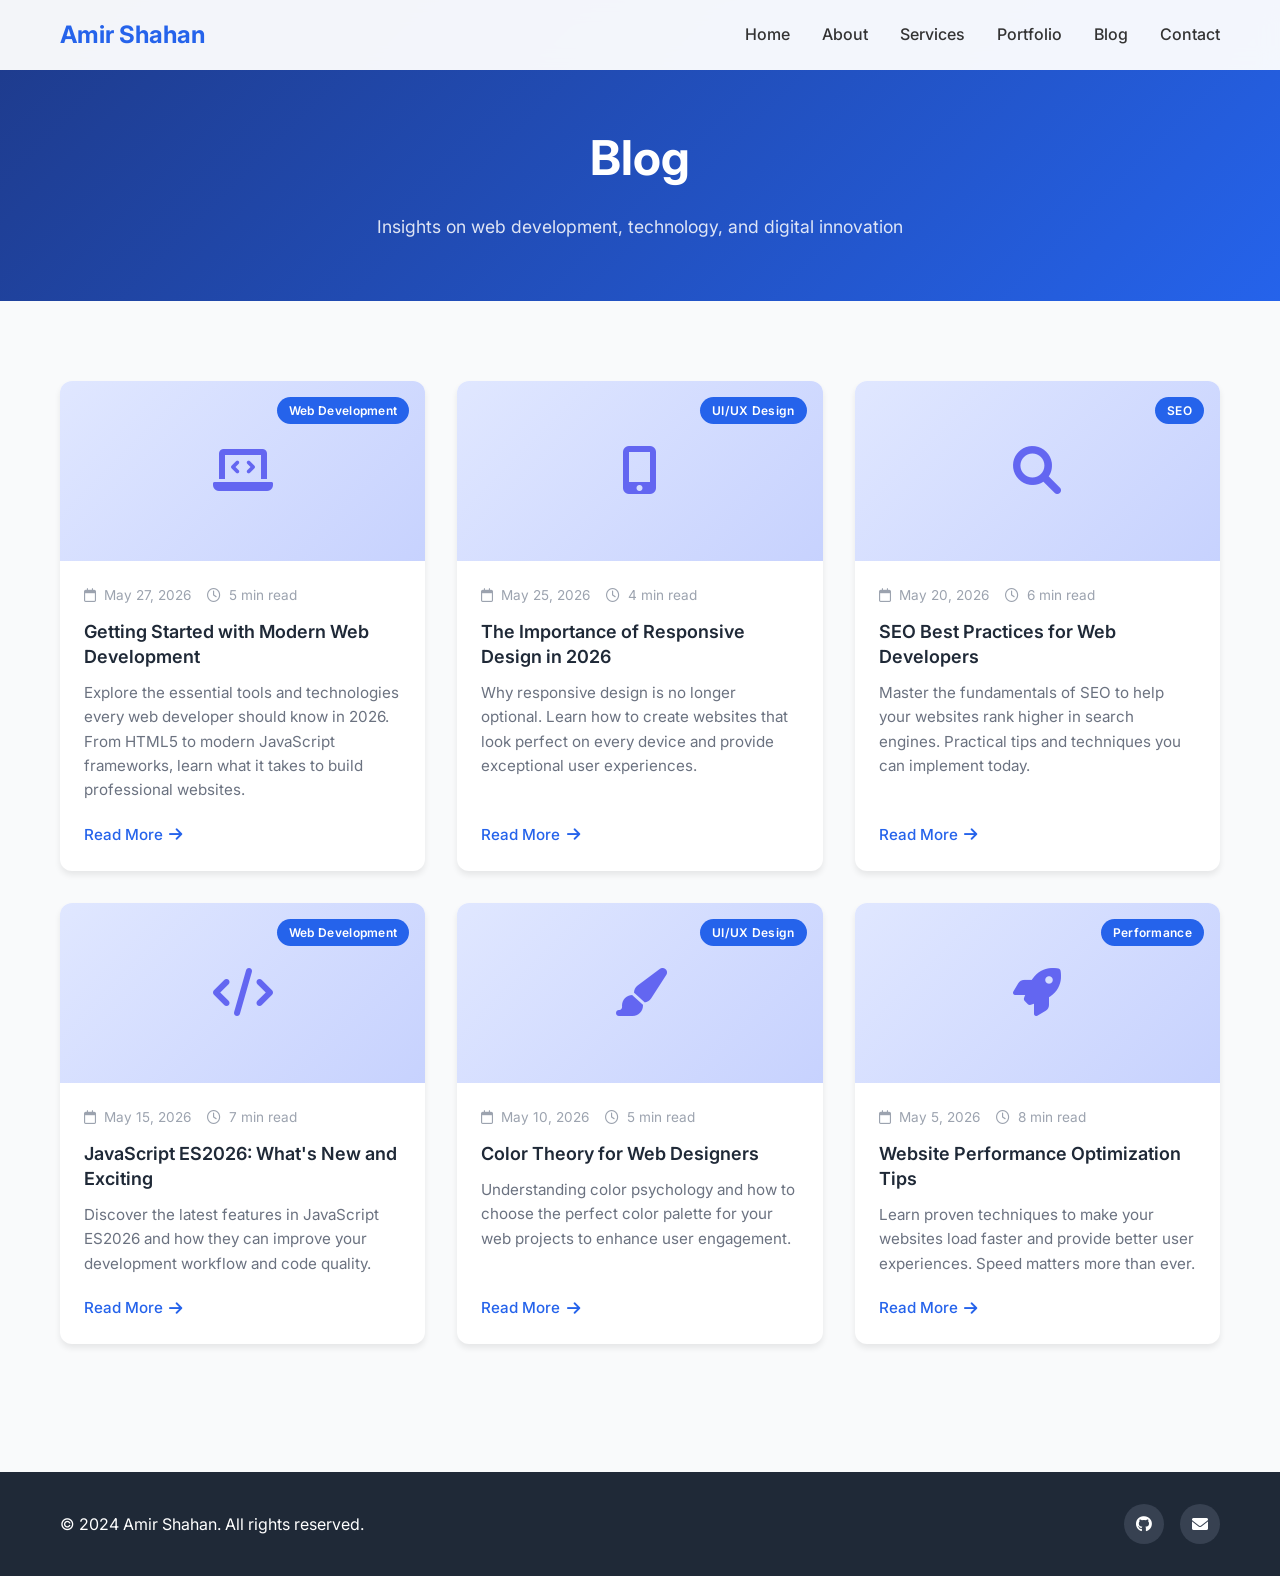
==== blog.html @ 19281f4b "Deploy the website - Session 1 (6a1d751ff295860cf25d887c)" ====
<!DOCTYPE html>
<html lang="en">
<head>
    <meta charset="UTF-8">
    <meta name="viewport" content="width=device-width, initial-scale=1.0">
    <title>Blog - Amir Shahan | Full Stack Web Developer</title>
    <meta name="description" content="Read articles about web development, UI/UX design, SEO, and technology insights by Amir Shahan.">
    <link rel="stylesheet" href="styles.css">
    <link href="https://fonts.googleapis.com/css2?family=Inter:wght@300;400;500;600;700&display=swap" rel="stylesheet">
    <link rel="stylesheet" href="https://cdnjs.cloudflare.com/ajax/libs/font-awesome/6.0.0/css/all.min.css">
</head>
<body>
    <!-- Navigation -->
    <nav class="navbar">
        <div class="nav-container">
            <div class="nav-logo">
                <a href="index.html">Amir Shahan</a>
            </div>
            <ul class="nav-menu">
                <li class="nav-item">
                    <a href="index.html#home" class="nav-link">Home</a>
                </li>
                <li class="nav-item">
                    <a href="index.html#about" class="nav-link">About</a>
                </li>
                <li class="nav-item">
                    <a href="index.html#services" class="nav-link">Services</a>
                </li>
                <li class="nav-item">
                    <a href="index.html#portfolio" class="nav-link">Portfolio</a>
                </li>
                <li class="nav-item">
                    <a href="blog.html" class="nav-link active">Blog</a>
                </li>
                <li class="nav-item">
                    <a href="index.html#contact" class="nav-link">Contact</a>
                </li>
            </ul>
            <div class="nav-toggle" id="mobile-menu">
                <span class="bar"></span>
                <span class="bar"></span>
                <span class="bar"></span>
            </div>
        </div>
    </nav>

    <!-- Blog Header -->
    <section class="blog-header">
        <div class="container">
            <h1 class="blog-header-title">Blog</h1>
            <p class="blog-header-subtitle">Insights on web development, technology, and digital innovation</p>
        </div>
    </section>

    <!-- Blog Posts -->
    <section class="blog-listing">
        <div class="container">
            <div class="blog-grid">
                <!-- Blog Post 1 -->
                <article class="blog-card">
                    <div class="blog-image">
                        <div class="blog-placeholder">
                            <i class="fas fa-laptop-code"></i>
                        </div>
                        <div class="blog-category">Web Development</div>
                    </div>
                    <div class="blog-content">
                        <div class="blog-meta">
                            <span class="blog-date"><i class="far fa-calendar"></i> May 27, 2026</span>
                            <span class="blog-read-time"><i class="far fa-clock"></i> 5 min read</span>
                        </div>
                        <h3 class="blog-title">Getting Started with Modern Web Development</h3>
                        <p class="blog-excerpt">
                            Explore the essential tools and technologies every web developer should know in 2026. 
                            From HTML5 to modern JavaScript frameworks, learn what it takes to build professional websites.
                        </p>
                        <a href="blog/getting-started-web-development.html" class="blog-read-more">
                            Read More <i class="fas fa-arrow-right"></i>
                        </a>
                    </div>
                </article>

                <!-- Blog Post 2 -->
                <article class="blog-card">
                    <div class="blog-image">
                        <div class="blog-placeholder">
                            <i class="fas fa-mobile-alt"></i>
                        </div>
                        <div class="blog-category">UI/UX Design</div>
                    </div>
                    <div class="blog-content">
                        <div class="blog-meta">
                            <span class="blog-date"><i class="far fa-calendar"></i> May 25, 2026</span>
                            <span class="blog-read-time"><i class="far fa-clock"></i> 4 min read</span>
                        </div>
                        <h3 class="blog-title">The Importance of Responsive Design in 2026</h3>
                        <p class="blog-excerpt">
                            Why responsive design is no longer optional. Learn how to create websites that look 
                            perfect on every device and provide exceptional user experiences.
                        </p>
                        <a href="blog/responsive-design-importance.html" class="blog-read-more">
                            Read More <i class="fas fa-arrow-right"></i>
                        </a>
                    </div>
                </article>

                <!-- Blog Post 3 -->
                <article class="blog-card">
                    <div class="blog-image">
                        <div class="blog-placeholder">
                            <i class="fas fa-search"></i>
                        </div>
                        <div class="blog-category">SEO</div>
                    </div>
                    <div class="blog-content">
                        <div class="blog-meta">
                            <span class="blog-date"><i class="far fa-calendar"></i> May 20, 2026</span>
                            <span class="blog-read-time"><i class="far fa-clock"></i> 6 min read</span>
                        </div>
                        <h3 class="blog-title">SEO Best Practices for Web Developers</h3>
                        <p class="blog-excerpt">
                            Master the fundamentals of SEO to help your websites rank higher in search engines. 
                            Practical tips and techniques you can implement today.
                        </p>
                        <a href="blog/seo-best-practices.html" class="blog-read-more">
                            Read More <i class="fas fa-arrow-right"></i>
                        </a>
                    </div>
                </article>

                <!-- Blog Post 4 -->
                <article class="blog-card">
                    <div class="blog-image">
                        <div class="blog-placeholder">
                            <i class="fas fa-code"></i>
                        </div>
                        <div class="blog-category">Web Development</div>
                    </div>
                    <div class="blog-content">
                        <div class="blog-meta">
                            <span class="blog-date"><i class="far fa-calendar"></i> May 15, 2026</span>
                            <span class="blog-read-time"><i class="far fa-clock"></i> 7 min read</span>
                        </div>
                        <h3 class="blog-title">JavaScript ES2026: What's New and Exciting</h3>
                        <p class="blog-excerpt">
                            Discover the latest features in JavaScript ES2026 and how they can improve your 
                            development workflow and code quality.
                        </p>
                        <a href="blog/javascript-es2026.html" class="blog-read-more">
                            Read More <i class="fas fa-arrow-right"></i>
                        </a>
                    </div>
                </article>

                <!-- Blog Post 5 -->
                <article class="blog-card">
                    <div class="blog-image">
                        <div class="blog-placeholder">
                            <i class="fas fa-paint-brush"></i>
                        </div>
                        <div class="blog-category">UI/UX Design</div>
                    </div>
                    <div class="blog-content">
                        <div class="blog-meta">
                            <span class="blog-date"><i class="far fa-calendar"></i> May 10, 2026</span>
                            <span class="blog-read-time"><i class="far fa-clock"></i> 5 min read</span>
                        </div>
                        <h3 class="blog-title">Color Theory for Web Designers</h3>
                        <p class="blog-excerpt">
                            Understanding color psychology and how to choose the perfect color palette for 
                            your web projects to enhance user engagement.
                        </p>
                        <a href="blog/color-theory-web-design.html" class="blog-read-more">
                            Read More <i class="fas fa-arrow-right"></i>
                        </a>
                    </div>
                </article>

                <!-- Blog Post 6 -->
                <article class="blog-card">
                    <div class="blog-image">
                        <div class="blog-placeholder">
                            <i class="fas fa-rocket"></i>
                        </div>
                        <div class="blog-category">Performance</div>
                    </div>
                    <div class="blog-content">
                        <div class="blog-meta">
                            <span class="blog-date"><i class="far fa-calendar"></i> May 5, 2026</span>
                            <span class="blog-read-time"><i class="far fa-clock"></i> 8 min read</span>
                        </div>
                        <h3 class="blog-title">Website Performance Optimization Tips</h3>
                        <p class="blog-excerpt">
                            Learn proven techniques to make your websites load faster and provide better 
                            user experiences. Speed matters more than ever.
                        </p>
                        <a href="blog/performance-optimization.html" class="blog-read-more">
                            Read More <i class="fas fa-arrow-right"></i>
                        </a>
                    </div>
                </article>
            </div>
        </div>
    </section>

    <!-- Footer -->
    <footer class="footer">
        <div class="container">
            <div class="footer-content">
                <div class="footer-text">
                    <p>&copy; 2024 Amir Shahan. All rights reserved.</p>
                </div>
                <div class="social-links">
                    <a href="https://github.com/AmirShahan" target="_blank" class="social-link" title="GitHub"><i class="fab fa-github"></i></a>
                    <a href="mailto:amirshahan99@gmail.com" class="social-link" title="Email"><i class="fas fa-envelope"></i></a>
                </div>
            </div>
        </div>
    </footer>

    <script src="script.js"></script>
</body>
</html>
---- styles.css ----
/* Reset and Base Styles */
* {
    margin: 0;
    padding: 0;
    box-sizing: border-box;
}

body {
    font-family: 'Inter', sans-serif;
    line-height: 1.6;
    color: #333;
    overflow-x: hidden;
}

.container {
    max-width: 1200px;
    margin: 0 auto;
    padding: 0 20px;
}

/* Navigation */
.navbar {
    position: fixed;
    top: 0;
    width: 100%;
    background: rgba(255, 255, 255, 0.95);
    backdrop-filter: blur(10px);
    z-index: 1000;
    padding: 1rem 0;
    transition: all 0.3s ease;
}

.nav-container {
    max-width: 1200px;
    margin: 0 auto;
    padding: 0 20px;
    display: flex;
    justify-content: space-between;
    align-items: center;
}

.nav-logo a {
    font-size: 1.5rem;
    font-weight: 700;
    color: #2563eb;
    text-decoration: none;
}

.nav-menu {
    display: flex;
    list-style: none;
    gap: 2rem;
}

.nav-link {
    color: #333;
    text-decoration: none;
    font-weight: 500;
    transition: color 0.3s ease;
}

.nav-link:hover {
    color: #2563eb;
}

.nav-toggle {
    display: none;
    flex-direction: column;
    cursor: pointer;
}

.bar {
    width: 25px;
    height: 3px;
    background: #333;
    margin: 3px 0;
    transition: 0.3s;
}

/* Hero Section */
.hero {
    min-height: 100vh;
    display: flex;
    align-items: center;
    background: linear-gradient(135deg, #ffffff 0%, #f8f9fa 100%);
    color: #1f2937;
    padding-top: 80px;
    border-bottom: 1px solid #e5e7eb;
}

.hero-container {
    max-width: 1200px;
    margin: 0 auto;
    padding: 0 20px;
    display: grid;
    grid-template-columns: 1fr 1fr;
    gap: 4rem;
    align-items: center;
}

.hero-title {
    font-size: 3.5rem;
    font-weight: 700;
    margin-bottom: 1rem;
    line-height: 1.2;
    color: #1f2937;
}

.highlight {
    color: #2563eb;
}

.hero-subtitle {
    font-size: 1.5rem;
    font-weight: 400;
    margin-bottom: 1.5rem;
    color: #4b5563;
}

.hero-description {
    font-size: 1.1rem;
    margin-bottom: 2rem;
    color: #6b7280;
    line-height: 1.6;
}

.hero-buttons {
    display: flex;
    gap: 1rem;
}

.btn {
    padding: 12px 24px;
    border-radius: 8px;
    text-decoration: none;
    font-weight: 500;
    transition: all 0.3s ease;
    border: none;
    cursor: pointer;
    display: inline-block;
}

.btn-primary {
    background: #2563eb;
    color: white;
}

.btn-primary:hover {
    background: #1d4ed8;
    transform: translateY(-2px);
}

.btn-secondary {
    background: white;
    color: #2563eb;
    border: 2px solid #2563eb;
}

.btn-secondary:hover {
    background: #2563eb;
    color: white;
}

.hero-image {
    display: flex;
    justify-content: center;
    align-items: center;
}

.hero-placeholder {
    width: 300px;
    height: 300px;
    background: linear-gradient(135deg, #2563eb 0%, #1d4ed8 100%);
    border-radius: 50%;
    display: flex;
    align-items: center;
    justify-content: center;
    font-size: 4rem;
    color: white;
    box-shadow: 0 20px 60px rgba(37, 99, 235, 0.3);
}

/* Section Styles */
section {
    padding: 80px 0;
}

.section-header {
    text-align: center;
    margin-bottom: 4rem;
}

.section-title {
    font-size: 2.5rem;
    font-weight: 700;
    margin-bottom: 1rem;
    color: #1f2937;
    font-family: 'Inter', sans-serif;
}

.section-subtitle {
    font-size: 1.1rem;
    color: #6b7280;
    max-width: 600px;
    margin: 0 auto;
    font-family: 'Inter', sans-serif;
    font-weight: 400;
}

/* About Section */
.about {
    background: white;
}

.about-content {
    max-width: 800px;
    margin: 0 auto;
}

.about-text p {
    font-size: 1.1rem;
    margin-bottom: 1.5rem;
    color: #4b5563;
    line-height: 1.7;
}

.skills {
    display: grid;
    grid-template-columns: repeat(auto-fit, minmax(150px, 1fr));
    gap: 1.5rem;
    margin-top: 3rem;
}

.skill-item {
    display: flex;
    align-items: center;
    gap: 0.5rem;
    padding: 1rem;
    background: white;
    border-radius: 8px;
    box-shadow: 0 2px 4px rgba(0, 0, 0, 0.1);
}

.skill-item i {
    font-size: 1.5rem;
    color: #2563eb;
}

/* Services Section */
.services-grid {
    display: grid;
    grid-template-columns: repeat(auto-fit, minmax(280px, 1fr));
    gap: 2rem;
}

.services {
    background: #f9fafb;
}

.service-card {
    background: white;
    padding: 2rem;
    border-radius: 12px;
    box-shadow: 0 4px 6px rgba(0, 0, 0, 0.1);
    text-align: center;
    transition: transform 0.3s ease;
}

.service-card:hover {
    transform: translateY(-5px);
}

.service-icon {
    width: 80px;
    height: 80px;
    background: #2563eb;
    border-radius: 50%;
    display: flex;
    align-items: center;
    justify-content: center;
    margin: 0 auto 1.5rem;
}

.service-icon i {
    font-size: 2rem;
    color: white;
}

.service-card h3 {
    font-size: 1.5rem;
    margin-bottom: 1rem;
    color: #1f2937;
}

.service-card p {
    color: #6b7280;
    line-height: 1.6;
}

/* Portfolio Section */
.portfolio {
    background: white;
}

.portfolio-grid {
    display: grid;
    grid-template-columns: repeat(auto-fit, minmax(350px, 1fr));
    gap: 2rem;
}

.portfolio-item {
    background: white;
    border-radius: 12px;
    overflow: hidden;
    box-shadow: 0 4px 6px rgba(0, 0, 0, 0.1);
    transition: transform 0.3s ease;
}

.portfolio-item:hover {
    transform: translateY(-5px);
}

.portfolio-image {
    height: 200px;
    background: linear-gradient(135deg, #f3f4f6 0%, #e5e7eb 100%);
    display: flex;
    align-items: center;
    justify-content: center;
    flex-direction: column;
}

.portfolio-placeholder {
    font-size: 3rem;
    color: #9ca3af;
}

.portfolio-content {
    padding: 1.5rem;
}

.portfolio-content h3 {
    font-size: 1.25rem;
    font-weight: 600;
    margin-bottom: 0.5rem;
    color: #1f2937;
    font-family: 'Inter', sans-serif;
}

.portfolio-content p {
    color: #6b7280;
    margin-bottom: 1rem;
    font-family: 'Inter', sans-serif;
    font-weight: 400;
    line-height: 1.6;
}

.portfolio-tech {
    display: flex;
    gap: 0.5rem;
    flex-wrap: wrap;
}

.portfolio-tech span {
    background: #e0e7ff;
    color: #3730a3;
    padding: 0.25rem 0.75rem;
    border-radius: 20px;
    font-size: 0.875rem;
    font-family: 'Inter', sans-serif;
    font-weight: 500;
}

/* Contact Section */
.contact {
    background: #f9fafb;
}

.contact-content {
    display: grid;
    grid-template-columns: 1fr 1fr;
    gap: 4rem;
    max-width: 1000px;
    margin: 0 auto;
}

.contact-item {
    display: flex;
    align-items: center;
    gap: 1rem;
    margin-bottom: 2rem;
}

.contact-item i {
    width: 50px;
    height: 50px;
    background: #2563eb;
    color: white;
    border-radius: 50%;
    display: flex;
    align-items: center;
    justify-content: center;
    font-size: 1.25rem;
}

.contact-item h4 {
    font-size: 1.1rem;
    font-weight: 600;
    margin-bottom: 0.25rem;
    color: #1f2937;
    font-family: 'Inter', sans-serif;
}

.contact-item p {
    color: #6b7280;
    font-family: 'Inter', sans-serif;
    font-weight: 400;
}

.contact-form {
    display: flex;
    flex-direction: column;
    gap: 1.5rem;
}

.form-group input,
.form-group textarea {
    width: 100%;
    padding: 12px 16px;
    border: 2px solid #e5e7eb;
    border-radius: 8px;
    font-size: 1rem;
    font-family: 'Inter', sans-serif;
    font-weight: 400;
    transition: border-color 0.3s ease;
}

.form-group input:focus,
.form-group textarea:focus {
    outline: none;
    border-color: #2563eb;
}

.form-group textarea {
    resize: vertical;
    min-height: 120px;
}

/* Footer */
.footer {
    background: #1f2937;
    color: white;
    padding: 2rem 0;
}

.footer-content {
    display: flex;
    justify-content: space-between;
    align-items: center;
}

.footer-text p {
    font-family: 'Inter', sans-serif;
    font-weight: 400;
}

.social-links {
    display: flex;
    gap: 1rem;
}

.social-link {
    width: 40px;
    height: 40px;
    background: #374151;
    color: white;
    border-radius: 50%;
    display: flex;
    align-items: center;
    justify-content: center;
    text-decoration: none;
    transition: background 0.3s ease;
}

.social-link:hover {
    background: #2563eb;
}

/* Responsive Design */
@media (max-width: 768px) {
    .nav-menu {
        position: fixed;
        left: -100%;
        top: 70px;
        flex-direction: column;
        background-color: white;
        width: 100%;
        text-align: center;
        transition: 0.3s;
        box-shadow: 0 10px 27px rgba(0, 0, 0, 0.05);
        padding: 2rem 0;
    }

    .nav-menu.active {
        left: 0;
    }

    .nav-toggle {
        display: flex;
    }

    .hero-container {
        grid-template-columns: 1fr;
        text-align: center;
        gap: 2rem;
    }

    .hero-title {
        font-size: 2.5rem;
    }

    .hero-buttons {
        justify-content: center;
        flex-wrap: wrap;
    }

    .hero-placeholder {
        width: 200px;
        height: 200px;
        font-size: 3rem;
    }

    .section-title {
        font-size: 2rem;
    }

    .services-grid {
        grid-template-columns: 1fr;
    }

    .portfolio-grid {
        grid-template-columns: 1fr;
    }

    .contact-content {
        grid-template-columns: 1fr;
        gap: 2rem;
    }

    .footer-content {
        flex-direction: column;
        gap: 1rem;
        text-align: center;
    }

    .skills {
        grid-template-columns: repeat(2, 1fr);
    }
}

@media (max-width: 480px) {
    .hero-title {
        font-size: 2rem;
    }

    .hero-subtitle {
        font-size: 1.25rem;
    }

    .btn {
        padding: 10px 20px;
        font-size: 0.9rem;
    }

    .skills {
        grid-template-columns: 1fr;
    }

    .portfolio-grid {
        grid-template-columns: 1fr;
    }

    .service-card,
    .portfolio-item {
        margin: 0 10px;
    }
}

/* Blog Preview Section (landing page) */
.blog-preview {
    background: #f9fafb;
}

.blog-grid {
    display: grid;
    grid-template-columns: repeat(auto-fit, minmax(300px, 1fr));
    gap: 2rem;
    margin-bottom: 3rem;
}

.blog-card {
    background: white;
    border-radius: 12px;
    overflow: hidden;
    box-shadow: 0 4px 6px rgba(0, 0, 0, 0.08);
    transition: transform 0.3s ease, box-shadow 0.3s ease;
    display: flex;
    flex-direction: column;
}

.blog-card:hover {
    transform: translateY(-5px);
    box-shadow: 0 12px 24px rgba(0, 0, 0, 0.12);
}

.blog-image {
    position: relative;
    height: 180px;
    background: linear-gradient(135deg, #e0e7ff 0%, #c7d2fe 100%);
    display: flex;
    align-items: center;
    justify-content: center;
}

.blog-placeholder {
    font-size: 3rem;
    color: #6366f1;
}

.blog-category {
    position: absolute;
    top: 1rem;
    right: 1rem;
    background: #2563eb;
    color: white;
    padding: 0.25rem 0.75rem;
    border-radius: 20px;
    font-size: 0.75rem;
    font-weight: 600;
    letter-spacing: 0.025em;
}

.blog-content {
    padding: 1.5rem;
    flex: 1;
    display: flex;
    flex-direction: column;
}

.blog-meta {
    display: flex;
    gap: 1rem;
    margin-bottom: 0.75rem;
    font-size: 0.85rem;
    color: #9ca3af;
}

.blog-meta i {
    margin-right: 0.25rem;
}

.blog-title {
    font-size: 1.125rem;
    font-weight: 600;
    color: #1f2937;
    margin-bottom: 0.75rem;
    line-height: 1.4;
}

.blog-excerpt {
    font-size: 0.95rem;
    color: #6b7280;
    line-height: 1.6;
    flex: 1;
    margin-bottom: 1.25rem;
}

.blog-read-more {
    color: #2563eb;
    text-decoration: none;
    font-weight: 500;
    font-size: 0.95rem;
    display: inline-flex;
    align-items: center;
    gap: 0.4rem;
    transition: gap 0.2s ease;
}

.blog-read-more:hover {
    gap: 0.65rem;
}

.blog-cta {
    text-align: center;
}

/* Blog listing page */
.blog-header {
    background: linear-gradient(135deg, #1e3a8a 0%, #2563eb 100%);
    color: white;
    padding: 120px 0 60px;
    text-align: center;
}

.blog-header-title {
    font-size: 3rem;
    font-weight: 700;
    margin-bottom: 1rem;
}

.blog-header-subtitle {
    font-size: 1.1rem;
    opacity: 0.85;
    max-width: 600px;
    margin: 0 auto;
}

.blog-listing {
    background: #f9fafb;
    padding: 80px 0;
}

/* Responsive blog */
@media (max-width: 768px) {
    .blog-grid {
        grid-template-columns: 1fr;
    }

    .blog-header-title {
        font-size: 2rem;
    }
}

/* Smooth Scrolling */
html {
    scroll-behavior: smooth;
}

/* Animation Classes */
.fade-in {
    opacity: 0;
    transform: translateY(30px);
    transition: all 0.6s ease;
}

.fade-in.visible {
    opacity: 1;
    transform: translateY(0);
}
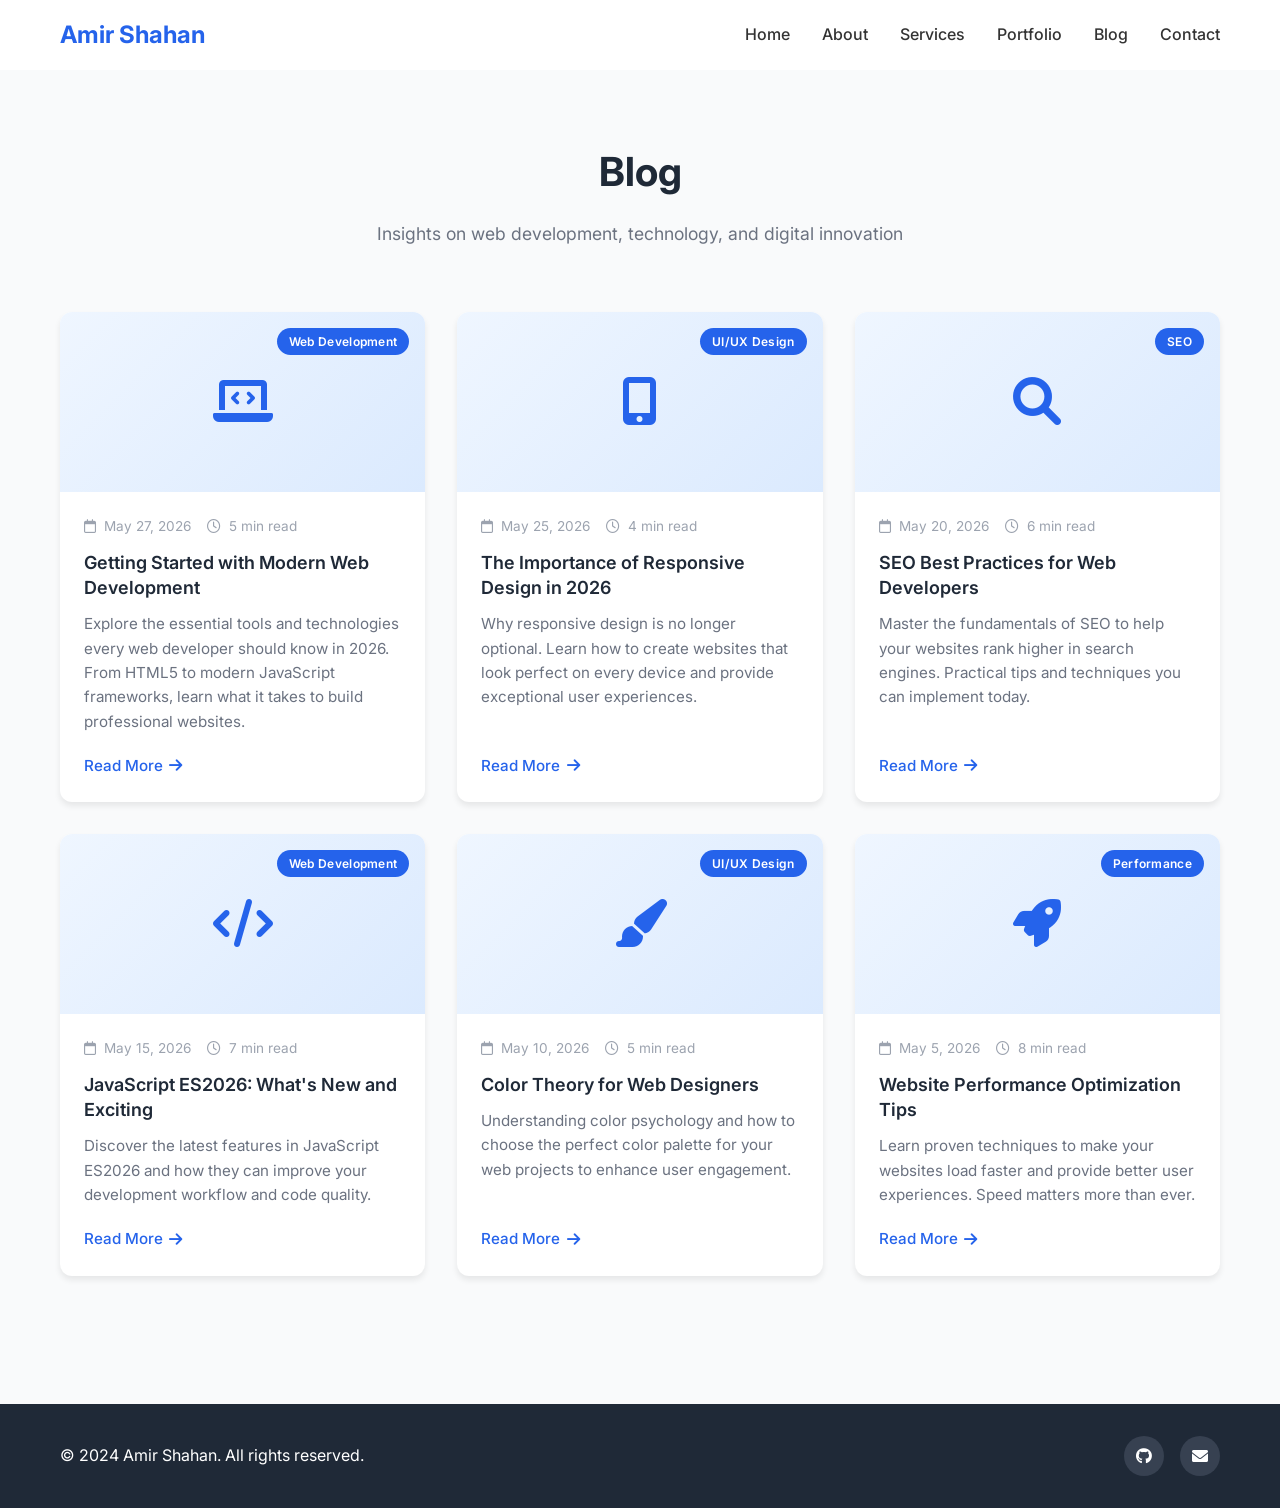
==== commit b0e2d93d: "Deploy the website - Session 2 (6a1d751ff295860cf25d887c)" ====
--- a/blog.html
+++ b/blog.html
@@ -44,17 +44,13 @@
         </div>
     </nav>
 
-    <!-- Blog Header -->
-    <section class="blog-header">
-        <div class="container">
-            <h1 class="blog-header-title">Blog</h1>
-            <p class="blog-header-subtitle">Insights on web development, technology, and digital innovation</p>
-        </div>
-    </section>
-
     <!-- Blog Posts -->
     <section class="blog-listing">
         <div class="container">
+            <div class="section-header">
+                <h1 class="section-title">Blog</h1>
+                <p class="section-subtitle">Insights on web development, technology, and digital innovation</p>
+            </div>
             <div class="blog-grid">
                 <!-- Blog Post 1 -->
                 <article class="blog-card">
--- a/styles.css
+++ b/styles.css
@@ -59,7 +59,8 @@
     transition: color 0.3s ease;
 }
 
-.nav-link:hover {
+.nav-link:hover,
+.nav-link.active {
     color: #2563eb;
 }
 
@@ -615,7 +616,7 @@
 .blog-image {
     position: relative;
     height: 180px;
-    background: linear-gradient(135deg, #e0e7ff 0%, #c7d2fe 100%);
+    background: linear-gradient(135deg, #eff6ff 0%, #dbeafe 100%);
     display: flex;
     align-items: center;
     justify-content: center;
@@ -623,7 +624,7 @@
 
 .blog-placeholder {
     font-size: 3rem;
-    color: #6366f1;
+    color: #2563eb;
 }
 
 .blog-category {
@@ -694,29 +695,10 @@
 }
 
 /* Blog listing page */
-.blog-header {
-    background: linear-gradient(135deg, #1e3a8a 0%, #2563eb 100%);
-    color: white;
-    padding: 120px 0 60px;
-    text-align: center;
-}
-
-.blog-header-title {
-    font-size: 3rem;
-    font-weight: 700;
-    margin-bottom: 1rem;
-}
-
-.blog-header-subtitle {
-    font-size: 1.1rem;
-    opacity: 0.85;
-    max-width: 600px;
-    margin: 0 auto;
-}
-
 .blog-listing {
     background: #f9fafb;
     padding: 80px 0;
+    padding-top: 140px;
 }
 
 /* Responsive blog */
@@ -724,10 +706,6 @@
     .blog-grid {
         grid-template-columns: 1fr;
     }
-
-    .blog-header-title {
-        font-size: 2rem;
-    }
 }
 
 /* Smooth Scrolling */
